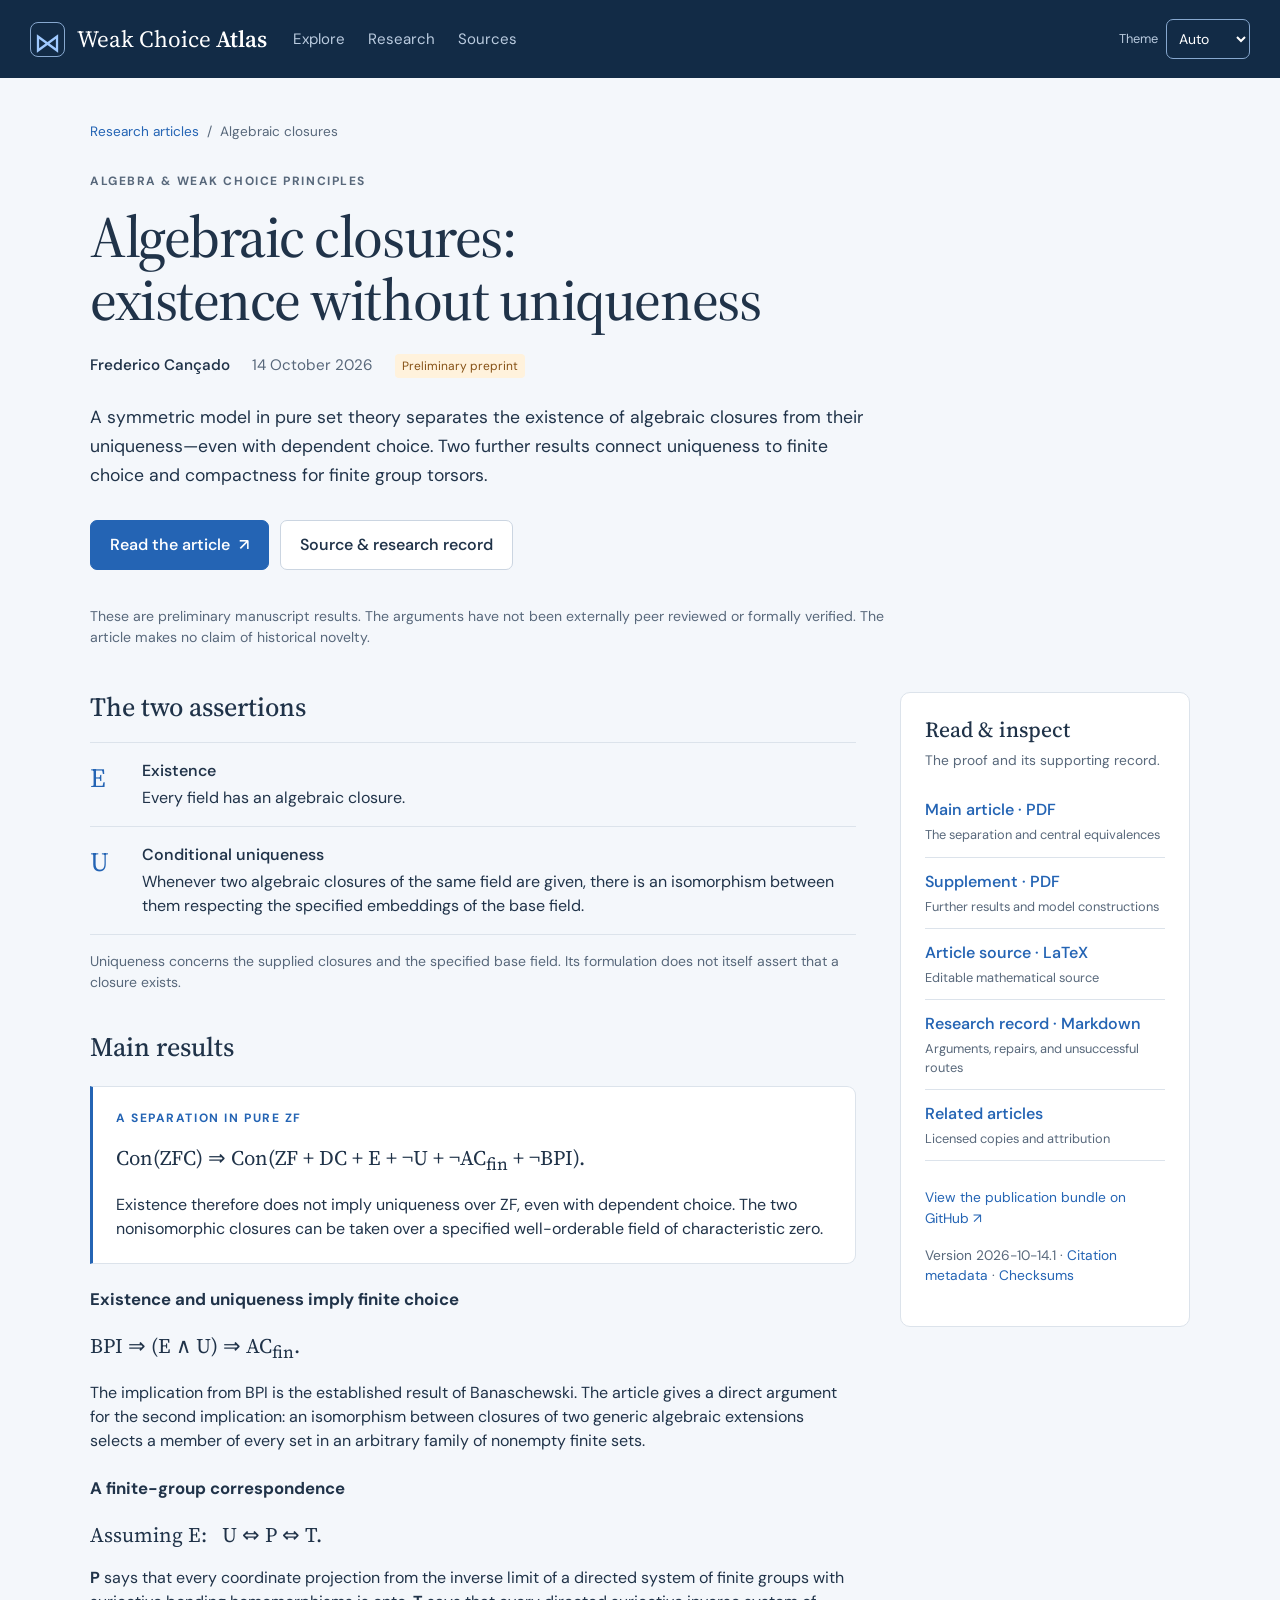
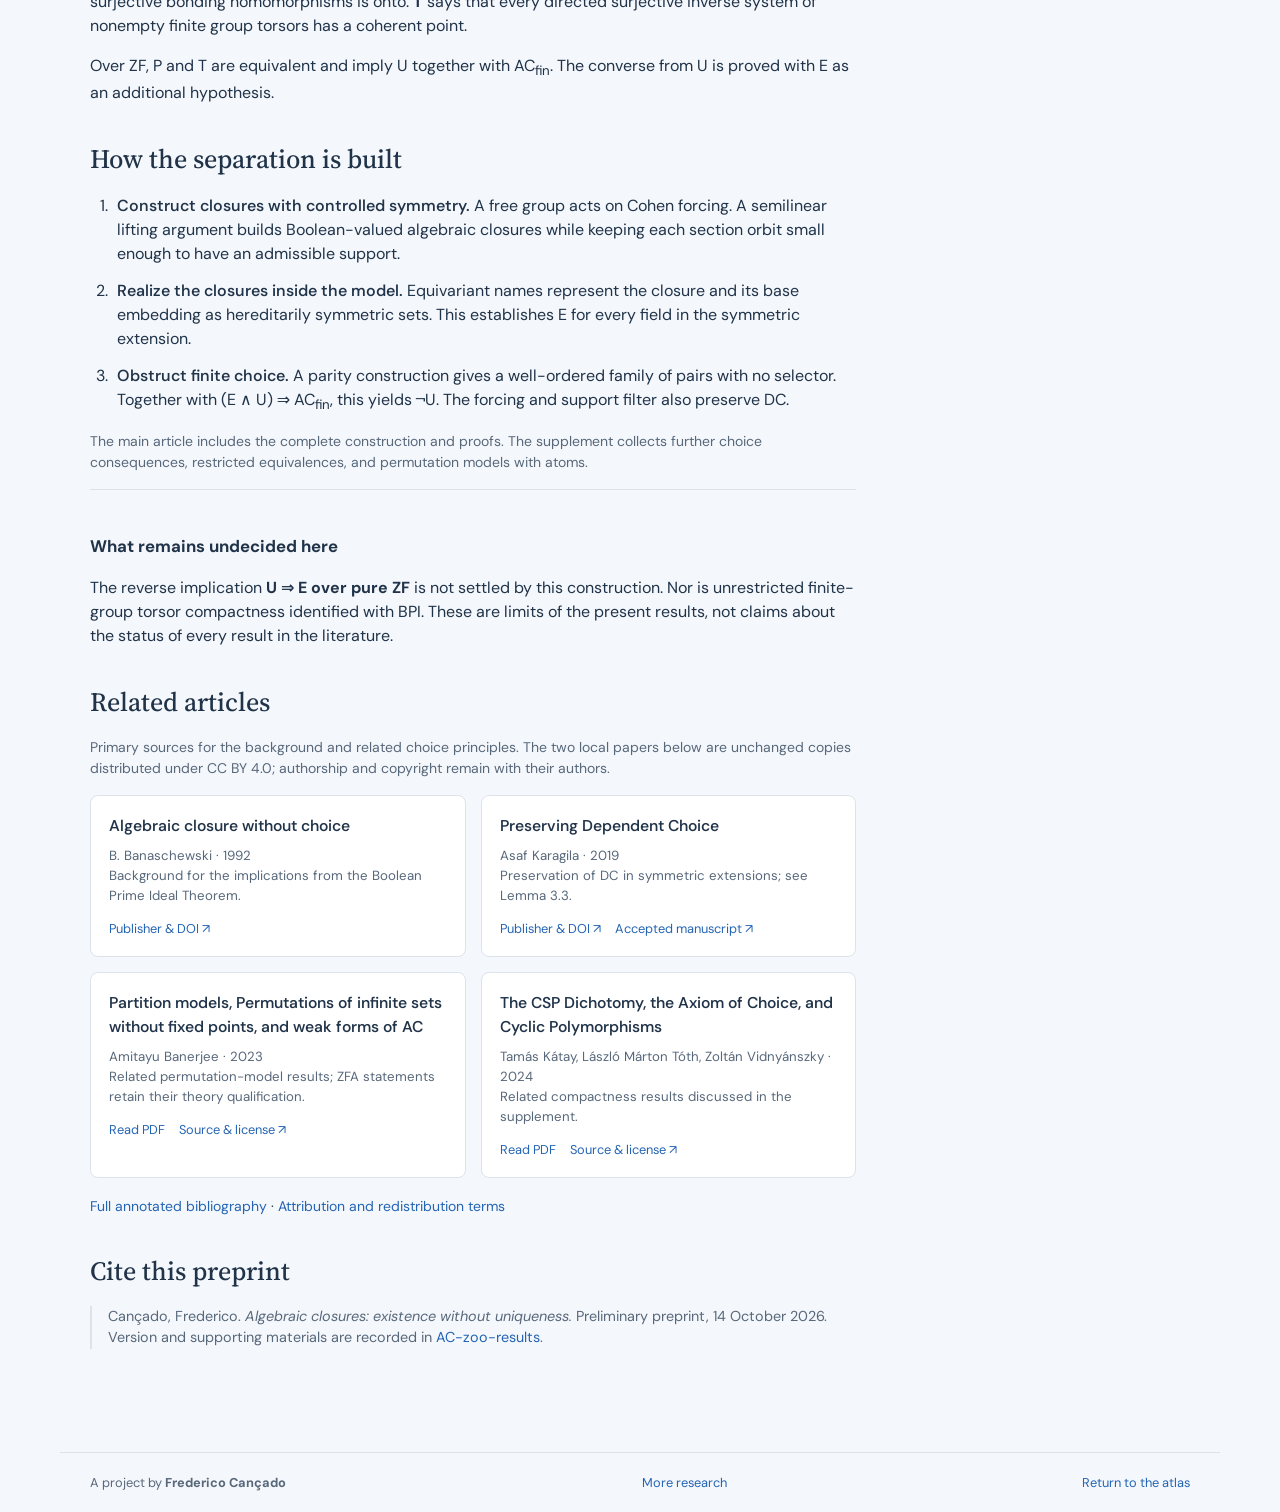
==== articles/algebraic-closures/index.html @ f14c8398 "Publish algebraic closure article and preliminary atlas results" ====
<!doctype html>
<html lang="en">
<head>
  <meta charset="utf-8">
  <meta name="viewport" content="width=device-width, initial-scale=1">
  <meta name="description" content="A preprint by Frederico Cançado on algebraic closures without choice: a pure-ZF model of existence without uniqueness, finite-choice consequences, and finite group torsors.">
  <meta name="author" content="Frederico Cançado">
  <meta name="theme-color" content="#122b46">
  <meta name="citation_title" content="Algebraic closures: existence without uniqueness">
  <meta name="citation_author" content="Cançado, Frederico">
  <meta name="citation_publication_date" content="2026/10/14">
  <meta name="citation_pdf_url" content="https://frederico-cancado.github.io/weak-choice-atlas/articles/algebraic-closures/algebraic_closures.pdf">
  <title>Algebraic closures: existence without uniqueness · Frederico Cançado</title>
  <script src="../../appearance.js?v=20261014-3"></script>
  <link rel="stylesheet" href="../../styles.css?v=20261014-3">
  <style>
    .article-shell { max-width: 1160px; margin: 0 auto; padding: 44px 30px 64px; }
    .article-trail { display: flex; flex-wrap: wrap; gap: 8px; color: var(--muted); font-size: .85rem; margin-bottom: 30px; }
    .article-hero { max-width: 890px; }
    .article-hero h1 { font-size: clamp(2.3rem, 5vw, 3.65rem); line-height: 1.08; letter-spacing: -.025em; margin: 15px 0 22px; max-width: 850px; }
    .article-byline { display: flex; align-items: center; flex-wrap: wrap; gap: 10px 22px; color: var(--muted); font-size: .95rem; }
    .article-byline strong { color: var(--ink); font-weight: 550; }
    .article-lead { font-size: 1.1rem; line-height: 1.65; margin: 25px 0 30px; max-width: 780px; }
    .article-actions { display: flex; flex-wrap: wrap; gap: 11px; margin-bottom: 36px; }
    .article-button { display: inline-flex; align-items: center; justify-content: center; gap: 9px; padding: 12px 19px; border: 1px solid var(--control-border); border-radius: 7px; color: var(--ink); background: var(--surface); font-weight: 550; }
    .article-button:hover { text-decoration: none; border-color: var(--blue); background: var(--hover); }
    .article-button.primary { background: var(--blue); color: var(--bg); border-color: var(--blue); }
    :root:not([data-theme='dark']) .article-button.primary { color: white; }
    .article-status { margin: 0; max-width: 810px; font-size: .88rem; color: var(--muted); }
    .article-grid { display: grid; grid-template-columns: minmax(0,1fr) 290px; gap: 44px; margin-top: 44px; align-items: start; }
    .article-body, .article-sidebar { min-width: 0; }
    .article-section { margin-bottom: 39px; }
    .article-section h2 { font-size: 1.65rem; margin-bottom: 18px; }
    .article-section h3 { margin-top: 23px; }
    .article-definitions { margin: 0; }
    .article-definition { display: grid; grid-template-columns: 38px minmax(0,1fr); gap: 14px; padding: 16px 0; border-bottom: 1px solid var(--line); }
    .article-definition:first-child { border-top: 1px solid var(--line); }
    .article-definition dt { font-family: 'Source Serif 4',Georgia,serif; font-size: 1.65rem; color: var(--blue); }
    .article-definition dd { margin: 0; }
    .article-definition dd strong { display: block; margin-bottom: 3px; font-weight: 550; }
    .article-theorem { background: var(--surface); border: 1px solid var(--line); border-left: 3px solid var(--blue); border-radius: 0 9px 9px 0; padding: 22px 23px; margin: 23px 0; }
    .article-theorem .eyebrow { color: var(--blue); }
    .article-formula { font-family: 'Source Serif 4',Georgia,serif; font-size: clamp(1.1rem,2.3vw,1.3rem); line-height: 1.65; margin: 14px 0; overflow-wrap: anywhere; }
    .formula-part { display: inline-block; }
    .article-theorem p:last-child { margin-bottom: 0; }
    .article-sidebar { background: var(--surface); border: 1px solid var(--line); border-radius: 10px; padding: 24px; }
    .article-sidebar h2 { font-size: 1.35rem; margin-bottom: 7px; }
    .download-list { list-style: none; padding: 0; margin: 16px 0 26px; }
    .download-list li { border-bottom: 1px solid var(--line); padding: 12px 0; }
    .download-list a { display: block; font-weight: 550; }
    .download-list small { display: block; color: var(--muted); margin-top: 3px; font-size: .8rem; }
    .article-sidebar p { font-size: .86rem; }
    .article-proof { padding-left: 22px; }
    .article-proof li { padding-left: 5px; margin: 13px 0; }
    .article-proof strong { font-weight: 550; }
    .article-open { border-top: 1px solid var(--line); padding-top: 21px; }
    .article-sources { display: grid; grid-template-columns: 1fr 1fr; gap: 15px; }
    .article-source { border: 1px solid var(--line); border-radius: 8px; padding: 18px; background: var(--surface); min-width: 0; }
    .article-source h3 { margin: 0 0 9px; font-size: .98rem; font-weight: 550; }
    .article-source p { font-size: .83rem; color: var(--muted); margin-bottom: 13px; }
    .article-source .source-links { display: flex; flex-wrap: wrap; gap: 7px 14px; font-size: .8rem; }
    .article-source-wide { grid-column: 1 / -1; }
    .article-citation { font-size: .9rem; border-left: 2px solid var(--line); padding-left: 16px; color: var(--muted); }
    .article-footer { max-width: 1160px; margin: 0 auto; }
    @media(max-width: 850px) { .article-grid { grid-template-columns: 1fr; gap: 0; } .article-sidebar { order: -1; margin-bottom: 35px; } .download-list { display: grid; grid-template-columns: 1fr 1fr; column-gap: 24px; } .article-shell { padding-top: 30px; } }
    @media(max-width: 540px) { .article-shell { padding: 25px 18px 40px; } .article-hero h1 { font-size: 2.35rem; } .article-sources, .download-list { grid-template-columns: 1fr; } .article-source-wide { grid-column: auto; } .article-grid { margin-top: 30px; } .article-theorem { padding: 19px 17px; } .article-actions .article-button { flex: 1 1 auto; } .article-header { min-height: 78px; padding: 12px 14px; } .article-header nav { display: none; } .article-trail { margin-bottom: 23px; } .article-footer { flex-wrap: wrap; gap: 12px; } }
  </style>
</head>
<body>
  <a class="skip" href="#main">Skip to article</a>
  <header class="site-header article-header">
    <a class="brand" href="../../#explore"><span class="brand-mark" aria-hidden="true">⋈</span><span>Weak Choice <strong>Atlas</strong></span></a>
    <nav aria-label="Main navigation"><a href="../../#explore">Explore</a><a href="../../#research">Research</a><a href="../../#sources">Sources</a></nav>
    <label class="theme-control"><span>Theme</span><select id="theme-select" aria-label="Color theme"><option value="auto">Auto</option><option value="light">Light</option><option value="dark">Dark</option></select></label>
  </header>
  <main id="main" class="article-shell" tabindex="-1">
    <div class="article-trail"><a href="../../#research">Research articles</a><span aria-hidden="true">/</span><span>Algebraic closures</span></div>
    <article>
      <header class="article-hero">
        <p class="eyebrow">Algebra &amp; weak choice principles</p>
        <h1>Algebraic closures:<br>existence without uniqueness</h1>
        <div class="article-byline"><strong>Frederico Cançado</strong><time datetime="2026-10-14">14 October 2026</time><span class="tag research">Preliminary preprint</span></div>
        <p class="article-lead">A symmetric model in pure set theory separates the existence of algebraic closures from their uniqueness—even with dependent choice. Two further results connect uniqueness to finite choice and compactness for finite group torsors.</p>
        <div class="article-actions"><a class="article-button primary" href="algebraic_closures.pdf">Read the article <span aria-hidden="true">↗</span></a><a class="article-button" href="https://github.com/frederico-cancado/AC-zoo-results/tree/b3cbadd1082e3c078ba61aba68b8beccbbbd8d45/articles/2026-10-14-algebraic-closures">Source &amp; research record</a></div>
        <p class="article-status">These are preliminary manuscript results. The arguments have not been externally peer reviewed or formally verified. The article makes no claim of historical novelty.</p>
      </header>
      <div class="article-grid">
        <div class="article-body">
          <section class="article-section" aria-labelledby="statements">
            <h2 id="statements">The two assertions</h2>
            <dl class="article-definitions">
              <div class="article-definition"><dt>E</dt><dd><strong>Existence</strong>Every field has an algebraic closure.</dd></div>
              <div class="article-definition"><dt>U</dt><dd><strong>Conditional uniqueness</strong>Whenever two algebraic closures of the same field are given, there is an isomorphism between them respecting the specified embeddings of the base field.</dd></div>
            </dl>
            <p class="small muted" style="margin-top:16px">Uniqueness concerns the supplied closures and the specified base field. Its formulation does not itself assert that a closure exists.</p>
          </section>
          <section class="article-section" aria-labelledby="results">
            <h2 id="results">Main results</h2>
            <div class="article-theorem">
              <p class="eyebrow">A separation in pure ZF</p>
              <div class="article-formula" aria-label="Consistency of ZFC implies consistency of ZF plus dependent choice plus E plus not U plus not finite choice plus not the Boolean Prime Ideal Theorem"><span class="formula-part">Con(ZFC) ⇒</span> <span>Con(ZF + DC + E + ¬U + ¬AC<sub>fin</sub> + ¬BPI).</span></div>
              <p>Existence therefore does not imply uniqueness over ZF, even with dependent choice. The two nonisomorphic closures can be taken over a specified well-orderable field of characteristic zero.</p>
            </div>
            <h3>Existence and uniqueness imply finite choice</h3>
            <p class="article-formula">BPI ⇒ (E ∧ U) ⇒ AC<sub>fin</sub>.</p>
            <p>The implication from BPI is the established result of Banaschewski. The article gives a direct argument for the second implication: an isomorphism between closures of two generic algebraic extensions selects a member of every set in an arbitrary family of nonempty finite sets.</p>
            <h3>A finite-group correspondence</h3>
            <p class="article-formula">Assuming E: &nbsp; U ⇔ P ⇔ T.</p>
            <p><strong>P</strong> says that every coordinate projection from the inverse limit of a directed system of finite groups with surjective bonding homomorphisms is onto. <strong>T</strong> says that every directed surjective inverse system of nonempty finite group torsors has a coherent point.</p>
            <p>Over ZF, P and T are equivalent and imply U together with AC<sub>fin</sub>. The converse from U is proved with E as an additional hypothesis.</p>
          </section>
          <section class="article-section" aria-labelledby="construction">
            <h2 id="construction">How the separation is built</h2>
            <ol class="article-proof">
              <li><strong>Construct closures with controlled symmetry.</strong> A free group acts on Cohen forcing. A semilinear lifting argument builds Boolean-valued algebraic closures while keeping each section orbit small enough to have an admissible support.</li>
              <li><strong>Realize the closures inside the model.</strong> Equivariant names represent the closure and its base embedding as hereditarily symmetric sets. This establishes E for every field in the symmetric extension.</li>
              <li><strong>Obstruct finite choice.</strong> A parity construction gives a well-ordered family of pairs with no selector. Together with (E ∧ U) ⇒ AC<sub>fin</sub>, this yields ¬U. The forcing and support filter also preserve DC.</li>
            </ol>
            <p class="small muted">The main article includes the complete construction and proofs. The supplement collects further choice consequences, restricted equivalences, and permutation models with atoms.</p>
            <div class="article-open"><h3>What remains undecided here</h3><p>The reverse implication <strong>U ⇒ E over pure ZF</strong> is not settled by this construction. Nor is unrestricted finite-group torsor compactness identified with BPI. These are limits of the present results, not claims about the status of every result in the literature.</p></div>
          </section>
          <section class="article-section" aria-labelledby="related">
            <h2 id="related">Related articles</h2>
            <p class="small muted">Primary sources for the background and related choice principles. The two local papers below are unchanged copies distributed under CC BY 4.0; authorship and copyright remain with their authors.</p>
            <div class="article-sources">
              <div class="article-source"><h3>Algebraic closure without choice</h3><p>B. Banaschewski · 1992<br>Background for the implications from the Boolean Prime Ideal Theorem.</p><div class="source-links"><a href="https://doi.org/10.1002/malq.19920380136">Publisher &amp; DOI ↗</a></div></div>
              <div class="article-source"><h3>Preserving Dependent Choice</h3><p>Asaf Karagila · 2019<br>Preservation of DC in symmetric extensions; see Lemma 3.3.</p><div class="source-links"><a href="https://doi.org/10.4064/ba8169-12-2018">Publisher &amp; DOI ↗</a><a href="https://ueaeprints.uea.ac.uk/69607/1/Accepted_Manuscript.pdf">Accepted manuscript ↗</a></div></div>
              <div class="article-source"><h3>Partition models, Permutations of infinite sets without fixed points, and weak forms of AC</h3><p>Amitayu Banerjee · 2023<br>Related permutation-model results; ZFA statements retain their theory qualification.</p><div class="source-links"><a href="related-articles/banerjee-2023-partition-models.pdf">Read PDF</a><a href="https://arxiv.org/abs/2109.05914v4">Source &amp; license ↗</a></div></div>
              <div class="article-source"><h3>The CSP Dichotomy, the Axiom of Choice, and Cyclic Polymorphisms</h3><p>Tamás Kátay, László Márton Tóth, Zoltán Vidnyánszky · 2024<br>Related compactness results discussed in the supplement.</p><div class="source-links"><a href="related-articles/katay-toth-vidnyanszky-2024-csp-dichotomy.pdf">Read PDF</a><a href="https://arxiv.org/abs/2310.00514v2">Source &amp; license ↗</a></div></div>
            </div>
            <p class="small" style="margin-top:18px"><a href="RELATED_ARTICLES.md">Full annotated bibliography</a> · <a href="related-articles/README.md">Attribution and redistribution terms</a></p>
          </section>
          <section class="article-section" aria-labelledby="citation"><h2 id="citation">Cite this preprint</h2><p class="article-citation">Cançado, Frederico. <cite>Algebraic closures: existence without uniqueness.</cite> Preliminary preprint, 14 October 2026. Version and supporting materials are recorded in <a href="https://github.com/frederico-cancado/AC-zoo-results/tree/b3cbadd1082e3c078ba61aba68b8beccbbbd8d45/articles/2026-10-14-algebraic-closures">AC-zoo-results</a>.</p></section>
        </div>
        <aside class="article-sidebar" aria-label="Article downloads">
          <h2>Read &amp; inspect</h2><p class="muted">The proof and its supporting record.</p>
          <ul class="download-list">
            <li><a href="algebraic_closures.pdf">Main article · PDF</a><small>The separation and central equivalences</small></li>
            <li><a href="algebraic_closures_supplement.pdf">Supplement · PDF</a><small>Further results and model constructions</small></li>
            <li><a href="algebraic_closures.tex" download>Article source · LaTeX</a><small>Editable mathematical source</small></li>
            <li><a href="research_log.md">Research record · Markdown</a><small>Arguments, repairs, and unsuccessful routes</small></li>
            <li><a href="RELATED_ARTICLES.md">Related articles</a><small>Licensed copies and attribution</small></li>
          </ul>
          <p><a href="https://github.com/frederico-cancado/AC-zoo-results/tree/b3cbadd1082e3c078ba61aba68b8beccbbbd8d45/articles/2026-10-14-algebraic-closures">View the publication bundle on GitHub ↗</a></p>
          <p class="muted">Version 2026-10-14.1 · <a href="CITATION.cff">Citation metadata</a> · <a href="SHA256SUMS">Checksums</a></p>
        </aside>
      </div>
    </article>
  </main>
  <footer class="article-footer"><span>A project by <strong>Frederico Cançado</strong></span><a href="../../#research">More research</a><a href="../../#explore">Return to the atlas</a></footer>
</body>
</html>
---- styles.css ----
@import url('https://fonts.googleapis.com/css2?family=DM+Sans:wght@400;450;500;550;600;650;700&family=Source+Serif+4:ital,wght@0,400;0,500;0,600;1,400&display=swap');

:root {
  color-scheme: light;
  --navy: #122b46;
  --ink: #203349;
  --muted: #58687b;
  --blue: #2464b4;
  --orange: #b64c13;
  --purple: #7352ad;
  --line: #dce3eb;
  --bg: #f4f7fb;
  --surface: #fff;
  --white: var(--surface);
  --surface-soft: #edf2f8;
  --softblue: #eaf2ff;
  --shadow: 0 8px 30px #142c4610;
  --hover: #f0f5fc;
  --control-border: #cbd5e1;
  --hover-border: #aebfd5;
  --focus: #508ce3;
  --header-text: #fff;
  --header-muted: #bacbdf;
  --header-link: #d9e8fa;
  --header-accent: #9fc9ff;
  --header-border: #87a8cf;
  --header-active: #8ab9fb;
  --count-bg: #e9eef5;
  --tag-text: #4d627b;
  --tag-bg: #edf2f7;
  --selected-border: #c7dcfb;
  --selected-text: #184e96;
  --segmented-bg: #e8edf5;
  --segmented-shadow: 0 1px 3px #142c461a;
  --subtle-line: #e6ecf3;
  --grid-dot: #d3deed;
  --node-bg: #fff;
  --node-border: #b9c9df;
  --node-text: #243c58;
  --node-hover: #f0f6ff;
  --node-focus: #174890;
  --joint-line: #8799ad;
  --definition-border: #6c96cc;
  --notice-bg: #edf3fb;
  --notice-border: #d3e1f3;
  --notice-text: #385677;
  --warm-bg: #fff5e6;
  --warm-border: #f3dbb5;
  --warm-text: #80531e;
  --research-bg: #fff2dc;
  --research-text: #855115;
  --theory-text: #245695;
  --truth-true: #256453;
  --truth-false: #a54a1a;
  font-family: 'DM Sans', system-ui, sans-serif;
  color: var(--ink);
  background: var(--bg);
  font-size: 16px;
  line-height: 1.5;
}

:root[data-theme='dark'] {
  color-scheme: dark;
  --navy: #101e30;
  --ink: #e0e8f2;
  --muted: #a6b6ca;
  --blue: #8bbcff;
  --orange: #ffad76;
  --purple: #c3a5ff;
  --line: #34465d;
  --bg: #111a27;
  --surface: #192638;
  --surface-soft: #243449;
  --softblue: #243f61;
  --shadow: 0 8px 30px #00000028;
  --hover: #293d56;
  --control-border: #486079;
  --hover-border: #7396bd;
  --focus: #9fc9ff;
  --header-text: #eff5ff;
  --header-muted: #b4c7df;
  --header-link: #d9e8fa;
  --header-accent: #acd0ff;
  --header-border: #6689b3;
  --header-active: #a9cfff;
  --count-bg: #293a50;
  --tag-text: #c5d4e7;
  --tag-bg: #2a3a50;
  --selected-border: #648fc4;
  --selected-text: #d4e7ff;
  --segmented-bg: #101c2d;
  --segmented-shadow: 0 1px 3px #00000050;
  --subtle-line: #30445b;
  --grid-dot: #334961;
  --node-bg: #20344c;
  --node-border: #718dae;
  --node-text: #e6effb;
  --node-hover: #2b496b;
  --node-focus: #c6dfff;
  --joint-line: #9aacc3;
  --definition-border: #80abe0;
  --notice-bg: #223851;
  --notice-border: #446284;
  --notice-text: #c5daf3;
  --warm-bg: #392e21;
  --warm-border: #76603f;
  --warm-text: #efd0a3;
  --research-bg: #463521;
  --research-text: #f3d09a;
  --theory-text: #c2dcff;
  --truth-true: #8cd7ba;
  --truth-false: #ffb488;
}

* { box-sizing: border-box; }
body { margin: 0; min-width: 280px; }
a { color: var(--blue); text-decoration: none; }
a:hover { text-decoration: underline; }
button, input, select { font: inherit; }
button, select { cursor: pointer; }
button { color: var(--ink); border: 1px solid var(--line); background: var(--surface); border-radius: 7px; padding: 8px 12px; }
button:hover { background: var(--hover); border-color: var(--hover-border); }
button:disabled { opacity: .45; cursor: default; }
input, select { min-height: 40px; border: 1px solid var(--control-border); background: var(--surface); border-radius: 7px; color: var(--ink); padding: 8px 11px; max-width: 100%; }
input::placeholder { color: var(--muted); opacity: 1; }
input[type=checkbox] { min-height: auto; width: 17px; height: 17px; flex-shrink: 0; accent-color: var(--blue); }
:focus-visible { outline: 3px solid var(--focus); outline-offset: 3px; }
h1, h2, h3, p { margin-top: 0; }
h1, h2 { font-family: 'Source Serif 4', Georgia, serif; line-height: 1.2; font-weight: 500; }
h1 { font-size: 2rem; margin-bottom: 8px; }
h2 { font-size: 1.5rem; }
h3 { font-size: 1.05rem; }
p { margin-bottom: 1rem; }
.muted { color: var(--muted); }
.small { font-size: .875rem; }
.eyebrow { font-size: .75rem; letter-spacing: .13em; font-weight: 700; text-transform: uppercase; color: var(--muted); margin: 0 0 8px; }
.skip { position: absolute; top: -80px; background: var(--surface); padding: 12px; z-index: 20; }
.skip:focus { top: 5px; }
.site-header { display: flex; align-items: center; gap: 26px; padding: 0 30px; min-height: 78px; background: var(--navy); color: var(--header-text); }
.brand { display: flex; align-items: center; gap: 12px; color: var(--header-text); font-family: 'Source Serif 4', Georgia, serif; font-size: 1.45rem; white-space: nowrap; }
.brand strong { font-weight: 600; }
.brand-mark { width: 35px; height: 35px; flex-shrink: 0; border: 1px solid var(--header-border); border-radius: 8px; display: grid; place-items: center; color: var(--header-accent); font-size: 27px; }
.brand:hover { text-decoration: none; }
nav { display: flex; gap: 23px; align-self: stretch; }
nav a { color: var(--header-muted); display: flex; align-items: center; border-bottom: 3px solid transparent; padding-top: 3px; font-size: .94rem; }
nav a.active { color: var(--header-text); border-color: var(--header-active); }
nav a:hover { color: var(--header-text); text-decoration: none; }
.research-link { margin-left: auto; color: var(--header-link); font-size: .875rem; white-space: nowrap; }
.theme-control { display: flex; align-items: center; gap: 8px; margin-left: auto; color: var(--header-muted); font-size: .8rem; white-space: nowrap; }
.research-link + .theme-control { margin-left: 0; }
#theme-select { min-width: 84px; min-height: 40px; font-size: .875rem; background: var(--navy); border-color: var(--header-border); color: var(--header-text); padding: 7px 8px; }
#theme-select option { color: var(--ink); background: var(--surface); }
main { min-height: calc(100vh - 145px); }
footer { display: flex; gap: 30px; justify-content: space-between; padding: 20px 30px; color: var(--muted); font-size: .8rem; border-top: 1px solid var(--line); }
.loading { padding: 80px 24px; text-align: center; }
.page-heading { display: flex; align-items: center; justify-content: space-between; gap: 20px; padding: 26px 30px 21px; }
.page-heading p { margin: 0; color: var(--muted); }
.page-heading h1 { font-size: 1.85rem; }
.count { display: inline-flex; align-items: center; padding: 4px 8px; font-size: .75rem; font-weight: 650; background: var(--count-bg); color: var(--tag-text); border-radius: 5px; white-space: nowrap; }
.explore-layout { display: grid; grid-template-columns: 245px minmax(370px, 1fr) 330px; border-top: 1px solid var(--line); min-height: 740px; }
.explore-layout > * { min-width: 0; }
.mobile-explore-tabs { display: none; }
.catalog-sidebar { background: var(--surface); border-right: 1px solid var(--line); padding: 20px 16px; }
.search-wrap { position: relative; }
.search-wrap input { width: 100%; padding-left: 32px; font-size: .9rem; }
.search-icon { position: absolute; left: 11px; top: 9px; color: var(--muted); }
.catalog-sidebar select { width: 100%; font-size: .875rem; margin-top: 10px; }
.list-caption { display: flex; align-items: center; justify-content: space-between; margin: 20px 0 9px; font-size: .75rem; color: var(--muted); letter-spacing: .04em; text-transform: uppercase; }
.catalog-list { display: flex; flex-direction: column; gap: 3px; max-height: 630px; overflow: auto; margin: 0 -6px; padding: 0 6px 8px; }
.principle-link { text-align: left; width: 100%; background: transparent; border: 1px solid transparent; padding: 10px 9px; border-radius: 7px; line-height: 1.35; }
.principle-link strong { display: block; font-size: .88rem; font-weight: 550; }
.principle-link span { font-size: .75rem; color: var(--muted); display: block; margin-top: 3px; }
.principle-link.selected { background: var(--softblue); border-color: var(--selected-border); color: var(--selected-text); }
.workspace { min-width: 0; padding: 20px; }
.toolbar { display: flex; justify-content: space-between; gap: 10px; align-items: center; margin-bottom: 14px; flex-wrap: wrap; }
.toolbar-group { display: flex; align-items: center; gap: 10px; flex-wrap: wrap; }
.toolbar label { font-size: .875rem; color: var(--muted); display: flex; gap: 8px; align-items: center; }
.segmented { display: flex; background: var(--segmented-bg); padding: 3px; border-radius: 8px; }
.segmented button { border: 0; background: none; font-size: .875rem; padding: 6px 12px; }
.segmented button.active { background: var(--surface); box-shadow: var(--segmented-shadow); }
.graph-box { position: relative; background: var(--surface); border: 1px solid var(--line); border-radius: 10px; overflow: hidden; box-shadow: var(--shadow); }
.graph-topline { display: flex; justify-content: space-between; gap: 12px; padding: 16px 18px; border-bottom: 1px solid var(--subtle-line); align-items: center; }
.graph-topline strong { font-size: .94rem; font-weight: 600; }
.graph-topline span { color: var(--muted); font-size: .8rem; }
.graph-canvas { height: 580px; background-image: radial-gradient(var(--grid-dot) 1px, transparent 1px); background-size: 22px 22px; overflow: hidden; }
.graph-canvas svg { width: 100%; height: 100%; touch-action: none; display: block; cursor: grab; }
.graph-canvas svg:active { cursor: grabbing; }
.graph-node rect { fill: var(--node-bg); stroke: var(--node-border); stroke-width: 1.5; }
.graph-node text { fill: var(--node-text); font: 500 16px 'DM Sans', sans-serif; pointer-events: none; }
.graph-node { cursor: pointer; }
.graph-node.selected rect { fill: var(--softblue); stroke: var(--blue); stroke-width: 2.5; }
.graph-node:hover rect { stroke: var(--blue); fill: var(--node-hover); }
.graph-node:focus-visible { outline: none; }
.graph-node:focus-visible rect { stroke: var(--node-focus); stroke-width: 4; }
.graph-node .node-sub { font-size: 11px; fill: var(--muted); }
.graph-edge { cursor: pointer; }
.edge-halo { fill: none; stroke: var(--surface); stroke-width: 7; pointer-events: none; vector-effect: non-scaling-stroke; }
.edge-line { fill: none; stroke: var(--blue); stroke-width: 2; pointer-events: none; vector-effect: non-scaling-stroke; }
.edge-line.nonimplication { stroke: var(--orange); stroke-width: 3.5; stroke-dasharray: 9 6; stroke-linecap: round; }
.countermodel-edge .edge-halo { stroke-width: 8.5; }
.edge-line.equivalence { stroke: var(--purple); }
.edge-hit { fill: none; stroke: transparent; stroke-width: 25; cursor: pointer; vector-effect: non-scaling-stroke; }
.graph-edge:focus-visible { outline: none; }
.edge-badge { cursor: pointer; }
.edge-badge .badge-hit { fill: transparent; }
.edge-badge .badge-face { fill: var(--surface); stroke: var(--orange); stroke-width: 2; vector-effect: non-scaling-stroke; }
.edge-badge text { fill: var(--orange); font: 700 23px system-ui, sans-serif; pointer-events: none; }
.edge-emphasis .graph-edge:not(.emphasized), .edge-emphasis .edge-badge:not(.emphasized) { opacity: .2; }
.graph-edge.emphasized .edge-line, .graph-edge:focus-visible .edge-line { stroke-width: 4; }
.countermodel-edge.emphasized .edge-line { stroke-width: 5; }
.edge-badge.emphasized .badge-face { stroke-width: 3.5; fill: var(--warm-bg); }
.edge-badge.emphasized text { fill: var(--warm-text); }
.graph-joint rect { fill: var(--node-bg); stroke: var(--node-border); }
.graph-joint text { fill: var(--muted); }
.graph-joint-line { stroke: var(--joint-line); }
.graph-controls { position: absolute; bottom: 57px; right: 15px; display: flex; background: var(--surface); border-radius: 7px; box-shadow: var(--shadow); }
.graph-controls button { border-radius: 0; padding: 5px 12px; }
.graph-controls button:first-child { border-radius: 7px 0 0 7px; }
.graph-controls button:last-child { border-radius: 0 7px 7px 0; }
.graph-controls[hidden] { display: none; }
.legend { display: flex; flex-wrap: wrap; gap: 16px; padding: 12px 17px; border-top: 1px solid var(--subtle-line); font-size: .75rem; color: var(--muted); }
.legend span { display: flex; gap: 7px; align-items: center; }
.legend i { width: 23px; height: 0; border-top: 2px solid var(--blue); }
.legend .nonimp { border-color: var(--orange); border-top-width: 3px; border-top-style: dashed; }
.legend .equiv { border-color: var(--purple); }
.graph-note { font-size: .8rem; color: var(--muted); margin: 12px 0; }
.detail-panel { background: var(--surface); padding: 24px 22px; border-left: 1px solid var(--line); overflow-wrap: anywhere; max-height: 1250px; overflow-y: auto; }
.detail-panel h2 { margin: 12px 0; }
.definition { font-family: 'Source Serif 4', Georgia, serif; font-size: 1.15rem; line-height: 1.65; border-left: 3px solid var(--definition-border); padding: 4px 0 4px 15px; margin: 18px 0 22px; overflow-wrap: anywhere; }
.tag-row { display: flex; gap: 6px; flex-wrap: wrap; }
.tag { display: inline-block; padding: 3px 7px; font-size: .75rem; color: var(--tag-text); background: var(--tag-bg); border-radius: 4px; }
.tag.research { color: var(--research-text); background: var(--research-bg); }
.tag.theory { color: var(--theory-text); background: var(--softblue); }
.detail-section { border-top: 1px solid var(--line); padding-top: 18px; margin-top: 21px; }
.detail-section h3 { font-size: .75rem; text-transform: uppercase; letter-spacing: .1em; color: var(--muted); margin-bottom: 12px; }
.source-item { font-size: .875rem; line-height: 1.55; margin-bottom: 14px; overflow-wrap: anywhere; }
.source-item a { display: inline-block; max-width: 100%; }
.source-item small { display: block; color: var(--muted); margin-top: 3px; }
.empty { padding: 40px 22px; text-align: center; color: var(--muted); }
.content-page { max-width: 1280px; margin: 0 auto; padding: 30px; }
.content-page.narrow { max-width: 900px; }
.cards { display: grid; grid-template-columns: repeat(3, minmax(0, 1fr)); gap: 16px; }
.card { min-width: 0; background: var(--surface); border: 1px solid var(--line); border-radius: 10px; padding: 22px; overflow-wrap: anywhere; }
.card h2 { font-size: 1.3rem; }
.card p { color: var(--muted); font-size: .925rem; }
.card .definition { font-size: 1rem; color: var(--ink); }
.content-toolbar { display: flex; gap: 12px; margin: 24px 0; flex-wrap: wrap; }
.content-toolbar input { flex: 1; min-width: 200px; }
.results-heading { display: flex; justify-content: space-between; align-items: center; gap: 12px; margin: 18px 0; }
.notice { padding: 13px 16px; background: var(--notice-bg); border: 1px solid var(--notice-border); border-radius: 7px; color: var(--notice-text); font-size: .875rem; overflow-wrap: anywhere; }
.notice.warm { background: var(--warm-bg); border-color: var(--warm-border); color: var(--warm-text); }
.relation-button { width: 100%; text-align: left; display: block; margin-bottom: 7px; padding: 11px; font-size: .875rem; overflow-wrap: anywhere; }
.relation-button small { display: block; color: var(--muted); margin-top: 4px; font-size: .75rem; }
.relation-symbol { color: var(--blue); padding: 0 6px; font-weight: 700; }
.relation-symbol.nonimplication { color: var(--orange); }
.relation-symbol.equivalence { color: var(--purple); }
.inline-button { padding: 0; border: 0; background: none; color: var(--blue); text-align: left; }
.inline-button:hover { background: none; text-decoration: underline; }
.compare-panel { background: var(--surface); border: 1px solid var(--line); border-radius: 10px; margin-top: 18px; padding: 18px; }
.compare-panel h2 { font-size: 1.2rem; margin: 0 0 12px; }
.compare-inputs { display: grid; grid-template-columns: 1fr 26px 1fr auto; align-items: center; gap: 8px; }
.compare-inputs select { min-width: 0; font-size: .875rem; width: 100%; }
.compare-result { padding-top: 15px; font-size: .875rem; overflow-wrap: anywhere; }
.comparison-direction { border-top: 1px solid var(--line); padding-top: 12px; margin-top: 12px; }
.proof-chain { display: flex; gap: 8px; align-items: center; flex-wrap: wrap; margin: 10px 0; }
.proof-chain button { font-size: .8rem; }
.table-wrap { max-width: 100%; overflow: auto; }
table { border-collapse: collapse; width: 100%; font-size: .9rem; }
th, td { text-align: left; padding: 12px 14px; border-bottom: 1px solid var(--line); vertical-align: top; overflow-wrap: anywhere; }
th { font-weight: 600; background: var(--surface-soft); }
.truth-true { color: var(--truth-true); }
.truth-false { color: var(--truth-false); }
.model-card { margin-bottom: 18px; }
.link-row { display: flex; gap: 18px; flex-wrap: wrap; margin-top: 18px; }
.prose { font-size: 1rem; line-height: 1.8; overflow-wrap: anywhere; }
.prose h2 { margin-top: 30px; }
.prose li { margin: 7px 0; }
.graph-list { max-height: 580px; overflow: auto; padding: 15px; }
.filter-check { display: flex; align-items: center; gap: 7px; font-size: .875rem; }
.source-grid { display: grid; grid-template-columns: repeat(2, minmax(0, 1fr)); gap: 15px; }
.back-link { display: inline-block; margin-bottom: 18px; font-size: .875rem; }
.consequence { margin: 12px 0; font-size: .875rem; }
summary { cursor: pointer; }
details[open] > summary { margin-bottom: 12px; }
.relation-heading { overflow-wrap: anywhere; }

.ac-group-tabs { display: flex; flex-wrap: wrap; gap: 8px; margin: 18px 0 24px; }
.ac-group-tab { display: inline-flex; align-items: center; justify-content: center; gap: 9px; min-height: 44px; padding: 10px 14px; text-align: left; }
.ac-group-tab.active { background: var(--softblue); color: var(--selected-text); border-color: var(--selected-border); font-weight: 650; }
.ac-group-tab small { border-radius: 5px; padding: 1px 6px; background: var(--count-bg); color: var(--tag-text); font-size: .75rem; }
.ac-group-section { margin: 28px 0 36px; }
.ac-group-section > header { display: flex; align-items: baseline; justify-content: space-between; flex-wrap: wrap; gap: 8px 18px; margin: 0 0 16px; }
.ac-group-section > header h2 { margin: 0; }
.ac-group-section > header p { margin: 5px 0 0; max-width: 760px; font-size: .9rem; color: var(--muted); }
.classification-badge { display: inline-flex; align-items: center; gap: 5px; max-width: 100%; border-radius: 5px; padding: 4px 8px; font-size: .75rem; font-weight: 600; line-height: 1.4; }
.classification-badge.equivalent { background: var(--softblue); color: var(--selected-text); }
.classification-badge.weaker { background: var(--tag-bg); color: var(--truth-true); }
.classification-badge.unresolved { background: var(--warm-bg); color: var(--warm-text); }
.classification-note { margin: 10px 0 16px; font-size: .85rem; color: var(--muted); line-height: 1.55; }
.catalog-group-heading { display: flex; align-items: baseline; justify-content: space-between; gap: 8px; margin: 20px 3px 8px; font-size: .75rem; font-weight: 650; color: var(--muted); line-height: 1.4; }
.catalog-group-heading:first-child { margin-top: 6px; }
.catalog-group-count { flex-shrink: 0; border-radius: 4px; padding: 1px 6px; background: var(--count-bg); color: var(--tag-text); font-size: .7rem; }
.equivalence-summary { padding: 22px; border: 1px solid var(--selected-border); background: var(--surface); border-radius: 9px; }
.equivalence-summary h2 { margin-bottom: 12px; }
.equivalence-summary p:last-child { margin-bottom: 0; }
.graph-exclusion-note { margin: 12px 0; padding: 12px 14px; color: var(--notice-text); background: var(--notice-bg); border: 1px solid var(--notice-border); border-radius: 7px; font-size: .875rem; line-height: 1.55; }


@media (min-width: 1600px) {
  .explore-layout { grid-template-columns: 280px minmax(500px, 1fr) 370px; }
  .catalog-list { max-height: 710px; }
  .detail-panel { padding: 28px; }
  .workspace { padding: 24px; }
}

@media (max-width: 1190px) {
  .site-header { gap: 20px; padding: 0 22px; }
  nav { gap: 18px; }
  .research-link { display: none; }
  .research-link + .theme-control { margin-left: auto; }
  .explore-layout { grid-template-columns: 220px minmax(0, 1fr); }
  .detail-panel { grid-column: 2; border-top: 1px solid var(--line); border-left: 0; }
  .catalog-sidebar { grid-row: 1 / 3; }
  .catalog-list { max-height: 1050px; }
  .cards { grid-template-columns: repeat(2, minmax(0, 1fr)); }
}

@media (min-width: 741px) and (max-width: 980px) {
  .site-header { flex-wrap: wrap; padding-top: 15px; gap: 4px 20px; }
  nav { order: 3; width: 100%; min-height: 48px; }
  .theme-control { margin-left: auto; }
}

@media (max-width: 740px) {
  button, input:not([type=checkbox]), select { min-height: 44px; }
  input, select { font-size: 16px; }
  .site-header { display: grid; grid-template-columns: minmax(0, 1fr) auto; min-height: 112px; padding: 12px 14px 0; gap: 8px 10px; }
  .brand { gap: 8px; font-size: clamp(1rem, 4.3vw, 1.25rem); }
  .brand-mark { width: 30px; height: 30px; font-size: 24px; }
  .theme-control, .research-link + .theme-control { margin-left: 0; }
  .theme-control > span { display: none; }
  #theme-select { min-width: 76px; min-height: 44px; padding: 7px 5px; font-size: 16px; }
  nav { order: 3; grid-column: 1 / -1; display: flex; justify-content: space-between; gap: 10px; width: 100%; min-height: 44px; overflow-x: auto; }
  nav a { flex-shrink: 0; font-size: .825rem; white-space: nowrap; min-height: 44px; }
  .page-heading { padding: 20px 16px 18px; align-items: flex-start; }
  .page-heading h1 { font-size: 1.55rem; }
  .page-heading p { font-size: .875rem; }
  .page-heading .eyebrow { font-size: .7rem; }
  .page-heading .count { display: none; }
  .mobile-explore-tabs { display: grid; grid-template-columns: repeat(3, minmax(0, 1fr)); gap: 5px; padding: 8px 12px; background: var(--bg); border-top: 1px solid var(--line); border-bottom: 1px solid var(--line); position: sticky; top: 0; z-index: 8; }
  .mobile-explore-tabs button { min-height: 44px; padding: 9px 6px; font-size: .875rem; border-color: transparent; background: transparent; color: var(--muted); }
  .mobile-explore-tabs button:is(.active, [aria-selected='true'], [aria-pressed='true']) { background: var(--surface); border-color: var(--selected-border); color: var(--selected-text); font-weight: 650; box-shadow: var(--segmented-shadow); }
  .explore-layout { display: block; min-height: 0; border-top: 0; }
  .explore-layout > * { scroll-margin-top: 76px; }
  .explore-layout > .catalog-sidebar, .explore-layout > .workspace, .explore-layout > .detail-panel { display: none; }
  .explore-layout:not([data-mobile-panel]) > .workspace,
  .explore-layout[data-mobile-panel='graph'] > .workspace,
  .explore-layout[data-mobile-panel='catalog'] > .catalog-sidebar,
  .explore-layout[data-mobile-panel='detail'] > .detail-panel { display: block; }
  .workspace { padding: 16px 12px; }
  .catalog-sidebar { border-right: 0; border-top: 0; padding: 18px 16px; }
  .catalog-sidebar select, .search-wrap input { font-size: 16px; }
  .catalog-list { max-height: none; padding-bottom: 16px; }
  .principle-link { min-height: 58px; padding: 12px 10px; }
  .principle-link strong { font-size: .95rem; }
  .detail-panel { border: 0; padding: 22px 18px; max-height: none; overflow-y: visible; }
  .detail-panel h2 { font-size: 1.6rem; }
  .detail-panel .inline-button, .link-row a, .back-link { min-height: 44px; display: inline-flex; align-items: center; }
  .graph-canvas { height: 450px; height: min(62svh, 480px); min-height: 320px; }
  .graph-topline { padding: 12px; flex-wrap: wrap; gap: 3px 10px; }
  .graph-topline strong { font-size: .875rem; }
  .graph-topline span { font-size: .75rem; }
  .graph-controls { position: static; width: max-content; max-width: 100%; margin: 10px auto; box-shadow: none; }
  .graph-controls button { min-width: 48px; min-height: 44px; padding: 7px 14px; }
  .graph-list { max-height: none; padding: 12px; }
  .toolbar { gap: 10px; }
  .toolbar-group { gap: 8px; }
  .toolbar-group > .small { display: none; }
  .toolbar > select { flex: 1; min-width: 0; width: auto; }
  #graph-mode { width: auto; flex-shrink: 0; }
  .filter-check { min-height: 44px; }
  .legend { gap: 9px 14px; padding: 12px; font-size: .72rem; }
  .legend i { width: 21px; }
  .content-page { padding: 24px 16px; }
  .cards, .source-grid { grid-template-columns: 1fr; }
  .card { padding: 19px 16px; }
  .compare-panel { padding: 16px 13px; }
  .compare-inputs { grid-template-columns: minmax(0, 1fr) 20px minmax(0, 1fr); }
  .compare-inputs > button { grid-column: 1 / -1; }
  .compare-inputs select { font-size: 16px; padding: 8px 6px; }
  .content-toolbar { flex-direction: column; }
  .content-toolbar input { min-width: 0; }
  .content-toolbar select { width: 100%; }
  .results-heading { align-items: flex-start; font-size: .8rem; }
  .ac-group-tabs { gap: 7px; margin: 16px 0 22px; }
  .ac-group-tab { width: 100%; justify-content: space-between; padding: 11px 13px; }
  .ac-group-section { margin: 24px 0 30px; }
  .ac-group-section > header { align-items: flex-start; }
  .ac-group-section > header h2 { font-size: 1.35rem; }
  .classification-badge { font-size: .75rem; }
  .equivalence-summary { padding: 18px 15px; }
  .graph-exclusion-note { padding: 12px; }
  .edge-hit { stroke-width: 29; }
  .notice { padding: 12px; }
  .notice .inline-button { min-height: 44px; }
  th, td { padding: 11px 9px; }
  summary { min-height: 44px; padding-top: 8px; padding-bottom: 8px; }
  footer { flex-wrap: wrap; gap: 8px 18px; padding: 18px 16px; }
  footer span:nth-child(2) { display: none; }
  footer a { min-height: 44px; display: inline-flex; align-items: center; }
}

@media (prefers-reduced-motion: reduce) {
  *, *::before, *::after { scroll-behavior: auto !important; transition: none !important; animation: none !important; }
}
/* Keep the relationship filter readable on narrow screens. */
@media(max-width:740px){
 .workspace .toolbar #view{flex-basis:100%;width:100%}
 .workspace .toolbar #edge-kind{flex:1 1 0;min-width:0}
 .workspace .toolbar #graph-mode{flex:0 0 auto}
}

/* Complete axiom profiles retain mathematical evidence outside the graph. */
.relationship-overview { margin: 26px 0; min-width: 0; }
.profile-heading { display: flex; align-items: baseline; justify-content: space-between; gap: 10px; flex-wrap: wrap; }
.profile-heading h3 { margin: 0; }
.profile-heading a { font-size: .82rem; }
.profile-search-label { display: grid; gap: 7px; font-size: .82rem; color: var(--muted); }
.profile-search { width: 100%; min-width: 0; }
.profile-search-count:empty { display: none; }
.profile-groups { margin-top: 15px; }
.profile-group { border: 1px solid var(--line); border-radius: 8px; margin: 10px 0; padding: 0 12px; background: var(--surface); }
.profile-group > summary { padding: 12px 0; font-weight: 650; cursor: pointer; }
.profile-group > summary .count { margin-left: 8px; font-size: .7rem; }
.profile-group > p { margin: 0 0 12px; }
.profile-members { min-width: 0; padding-bottom: 10px; }
.profile-pair { border-top: 1px solid var(--line); padding: 7px 0; }
.profile-pair > summary { cursor: pointer; overflow-wrap: anywhere; }
.profile-pair > summary > span { display: block; font-size: .75rem; color: var(--muted); margin: 5px 0; }
.profile-pair > summary > small { display: flex; flex-wrap: wrap; gap: 4px 8px; margin-top: 6px; }
.direction-status { font-size: .7rem; line-height: 1.5; }
.direction-status.proved { color: var(--blue); }
.direction-status.refuted { color: var(--orange); }
.direction-status.unrecorded { color: var(--muted); }
.profile-pair-evidence { padding: 8px 0; min-width: 0; }
.profile-class { border-top: 1px solid var(--line); padding: 9px 0; }
.profile-class > summary { cursor: pointer; min-height: 44px; overflow-wrap: anywhere; }
.profile-class > summary > span { display: block; font-size: .75rem; color: var(--muted); margin: 5px 0; }
.profile-class > summary > small { display: flex; flex-wrap: wrap; gap: 4px 8px; margin-top: 6px; }
.profile-class-members { margin: 10px 0 0 7px; padding-left: 10px; border-left: 2px solid var(--line); }
.graph-zone-label { fill: var(--muted); font: 600 14px 'DM Sans', sans-serif; letter-spacing: .04em; }
.graph-node.comparison-incomparable rect { stroke: var(--orange); }
.graph-node.comparison-unknown rect { stroke-dasharray: 4 3; }
.graph-node.comparison-equivalent rect { stroke: var(--purple); }
.category-note { overflow-wrap: anywhere; }
.category-note li { margin: 8px 0; }
select:disabled { opacity: .65; }
.profile-pair-evidence .comparison-direction { margin: 12px 0; }
.profile-page { max-width: 1050px; }
.full-profile .profile-members { max-height: 620px; overflow-y: auto; padding-right: 8px; }
.compact-profile .profile-members { max-height: 460px; overflow-y: auto; padding-right: 6px; }
.profile-controls { margin-top: 22px; flex-wrap: wrap; }
[hidden] { display: none !important; }
@media(max-width:740px){
 .profile-heading a { min-height: 44px; display: inline-flex; align-items: center; }
 .profile-pair > summary { min-height: 44px; }
 .profile-group { padding: 0 10px; }
 .profile-members, .full-profile .profile-members, .compact-profile .profile-members { max-height: none; overflow-y: visible; padding-right: 0; }
 .profile-controls { gap: 8px 12px; }
}

/* Keep follow-up results visible beside the original model facts. */
.model-followups > tr > th { padding-top: 20px; color: var(--ink); background: var(--notice-bg); }
.model-row-credit { display: flex; flex-direction: column; align-items: flex-start; gap: 6px; margin-top: 8px; color: var(--muted); font-size: .75rem; line-height: 1.5; overflow-wrap: anywhere; }
.model-row-credit .tag { font-size: .7rem; }
.model-row-credit a { display: inline-block; }
.model-followup-evidence { margin-top: 20px; }
.model-followup-evidence > summary { cursor: pointer; font-weight: 600; margin-bottom: 14px; }
@media(max-width:740px){ .model-row-credit a { min-height: 44px; display: inline-flex; align-items: center; } }

/* Distinct construction recipes for permutation models. */
.model-guide { margin: 0 0 28px; padding: 24px; border-left: 4px solid var(--blue); background: var(--softblue); border-radius: 0 12px 12px 0; }
.model-guide h2 { margin-top: 5px; }
.model-guide details { border-top: 1px solid var(--line); padding-top: 14px; margin-top: 18px; }
.model-guide summary { min-height: 32px; font-weight: 600; }
.permutation-construction { margin: 24px 0; border: 1px solid var(--line); border-radius: 12px; background: var(--surface-soft); overflow: hidden; }
.construction-heading { padding: 20px 20px 16px; display: flex; flex-wrap: wrap; align-items: center; gap: 8px 14px; }
.construction-heading .eyebrow { width: 100%; margin: 0; }
.construction-heading h3 { margin: 0; font-family: 'Source Serif 4', Georgia, serif; font-size: 1.4rem; }
.construction-grid { margin: 0; display: grid; grid-template-columns: repeat(3,minmax(0,1fr)); border-block: 1px solid var(--line); background: var(--surface); }
.construction-part { min-width: 0; padding: 18px; }
.construction-part + .construction-part { border-left: 1px solid var(--line); }
.construction-part dt { display: flex; align-items: center; gap: 10px; font-size: .88rem; font-weight: 650; }
.construction-symbol { display: inline-grid; place-items: center; width: 36px; height: 36px; flex-shrink: 0; border-radius: 8px; color: var(--blue); background: var(--softblue); font-family: 'Source Serif 4', Georgia, serif; font-size: 1.4rem; }
.construction-part dd { margin: 14px 0 0; font-size: .9rem; line-height: 1.7; overflow-wrap: anywhere; }
.construction-foot { padding: 12px 20px; }
.construction-foot p { margin: 8px 0; }
@media (max-width: 660px) {
  .construction-grid { grid-template-columns: minmax(0,1fr); }
  .construction-part { padding: 16px; }
  .construction-part + .construction-part { border-left: 0; border-top: 1px solid var(--line); }
  .construction-part dd { margin-top: 10px; }
  .construction-heading, .construction-foot { padding-left: 16px; padding-right: 16px; }
  .model-guide { padding: 20px 16px; }
}

/* Explicit selections: topics are starting points, not hidden graph rules. */
.graph-builder { margin: 16px 0; border: 1px solid var(--line); border-radius: 10px; padding: 14px 16px; background: var(--surface); }
.graph-builder > summary { font-weight: 650; min-height: 30px; }
.graph-option-row { display: flex; flex-wrap: wrap; align-items: center; gap: 14px; padding: 10px 0; }
.graph-option-row > label:last-child { display: grid; gap: 6px; font-size: .85rem; }
.picker-search { display: grid; gap: 7px; margin: 12px 0; font-size: .85rem; }
.picker-search input { width: 100%; }
.graph-picker-actions { display: flex; flex-wrap: wrap; align-items: center; gap: 8px; margin: 12px 0; }
.graph-picker-actions button, .graph-picker-actions a { font-size: .8rem; }
.node-picker { max-height: 285px; overflow-y: auto; display: grid; grid-template-columns: repeat(2,minmax(0,1fr)); border: 1px solid var(--line); border-radius: 8px; }
.node-option { display: flex; gap: 10px; align-items: start; padding: 12px; border-bottom: 1px solid var(--line); cursor: pointer; min-width: 0; }
.node-option:hover { background: var(--hover); }
.node-option input { margin-top: 5px; flex-shrink: 0; }
.node-option span { min-width: 0; overflow-wrap: anywhere; }
.node-option strong { display: block; font-size: .85rem; }
.node-option small { display: block; color: var(--muted); font-size: .72rem; margin-top: 3px; }
.graph-rules { border-top: 1px solid var(--line); padding-top: 14px; margin-top: 16px; }
.graph-rules summary { font-size: .85rem; }
#selection-summary { margin: 10px 0 16px; }
.finite-choice-note { margin: 16px 0; padding: 16px; border: 1px solid var(--line); border-radius: 8px; background: var(--surface-soft); }
.finite-choice-note summary { font-weight: 600; }
.edge-emphasis .graph-node:not(.edge-endpoint) { opacity: .35; }
.graph-node.edge-endpoint rect { stroke-width: 3; }
@media (min-width: 741px) {
 .explore-layout.wide-graph { grid-template-columns: minmax(0,1fr) 310px; }
 .explore-layout.wide-graph .catalog-sidebar { display: none; }
 .explore-layout.wide-graph .detail-panel { grid-column: 2; grid-row: 1; }
 .explore-layout.wide-graph .graph-canvas { height: 740px; }
}
@media (max-width: 740px) {
 .node-picker { grid-template-columns: minmax(0,1fr); }
 .graph-builder { padding: 12px; }
 #wide-graph { display: none; }
 .graph-option-row > label:last-child, .graph-option-row select { width: 100%; }
}

/* Each direction of a merged nonimplication keeps its own evidence. */
.edge-evidence + .edge-evidence { border-top: 2px solid var(--line); margin-top: 30px; padding-top: 16px; }
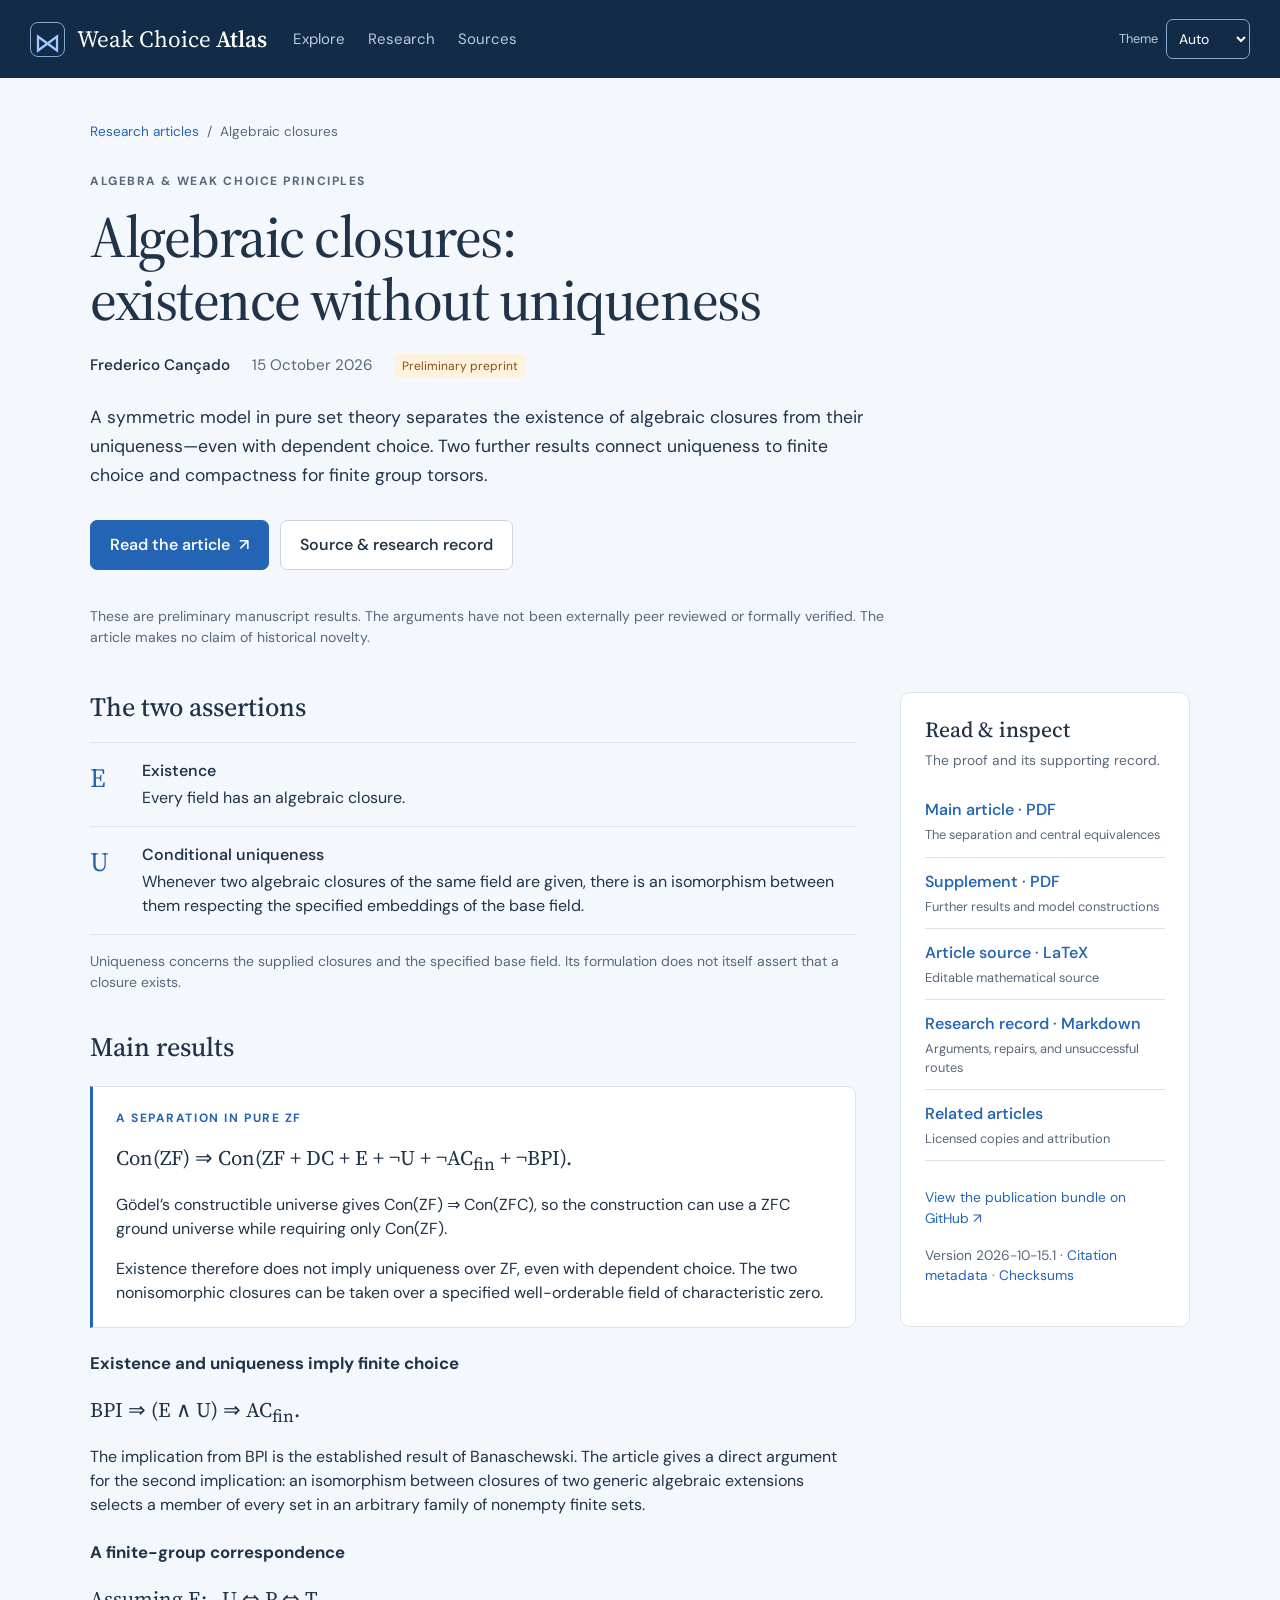
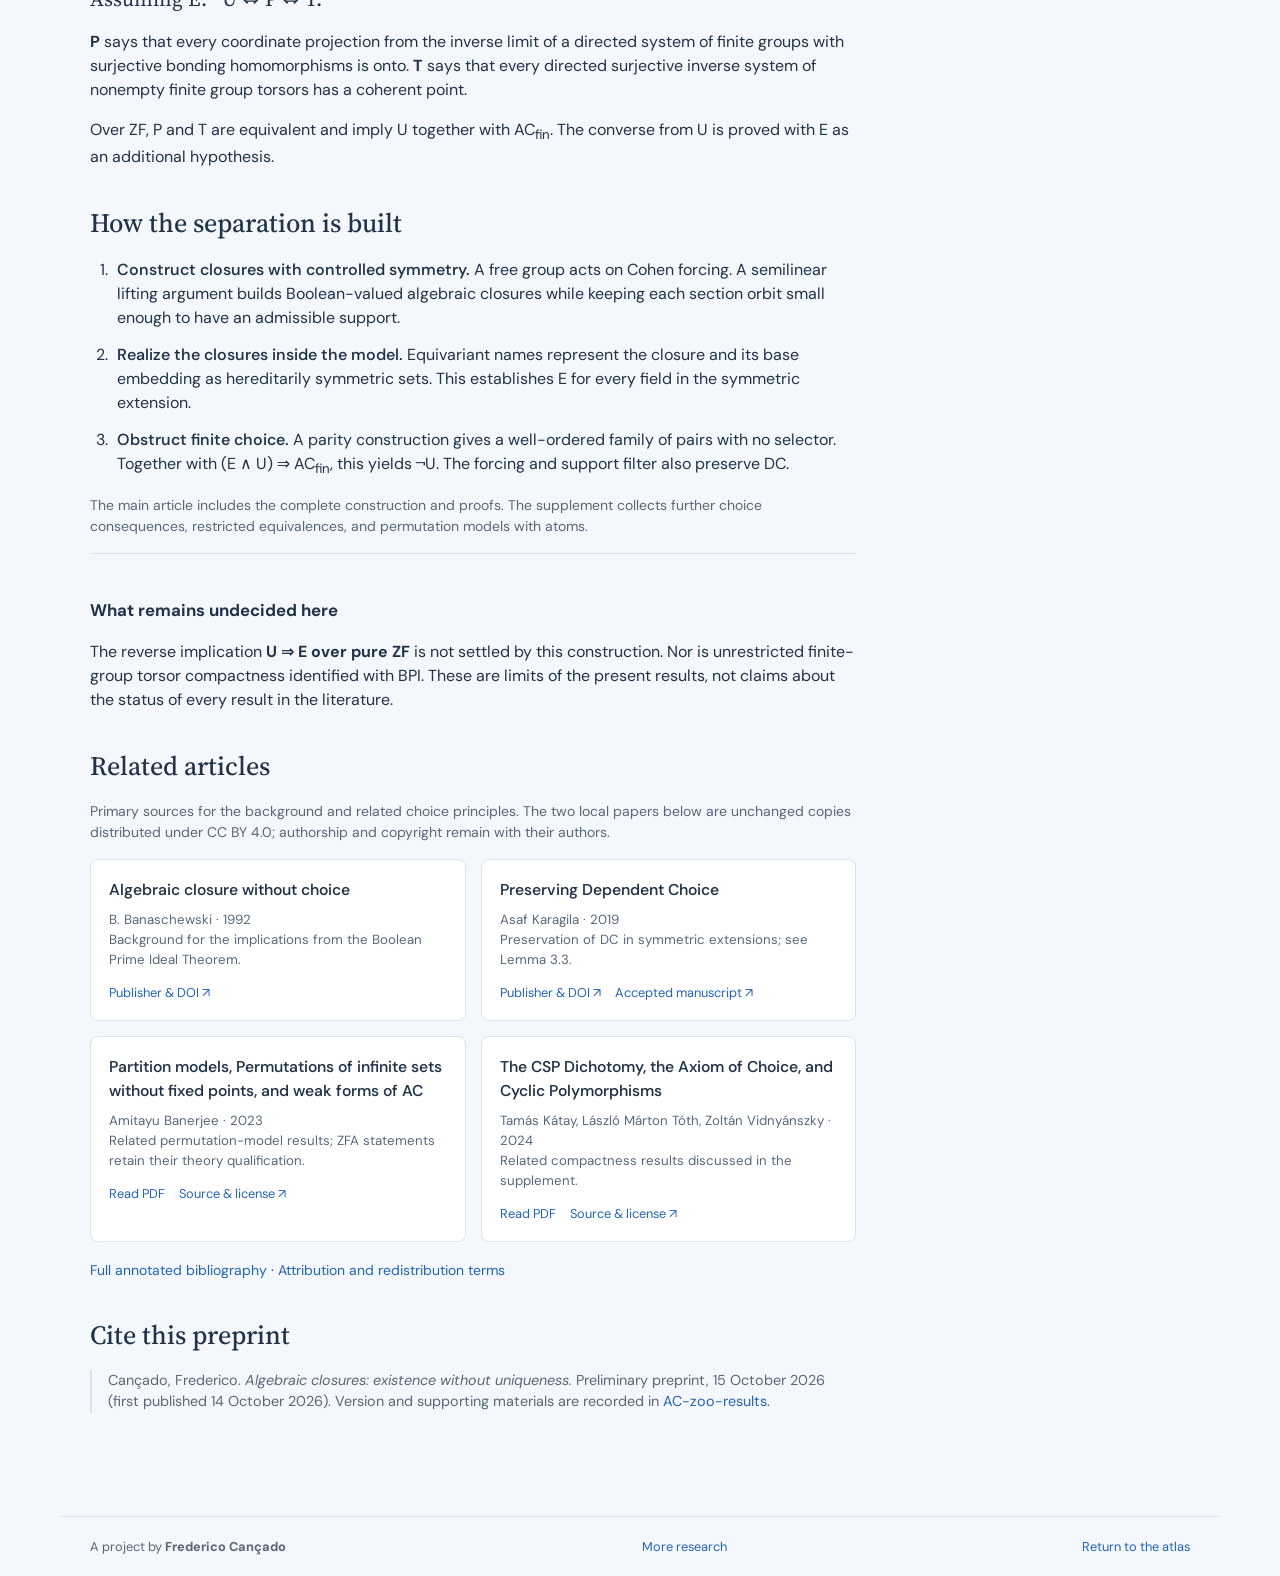
==== commit 6284f23d: "Sync ZF consistency premise and corrected algebraic-closure publication" ====
--- a/articles/algebraic-closures/index.html
+++ b/articles/algebraic-closures/index.html
@@ -11,8 +11,8 @@
   <meta name="citation_publication_date" content="2026/10/14">
   <meta name="citation_pdf_url" content="https://frederico-cancado.github.io/weak-choice-atlas/articles/algebraic-closures/algebraic_closures.pdf">
   <title>Algebraic closures: existence without uniqueness · Frederico Cançado</title>
-  <script src="../../appearance.js?v=20261014-3"></script>
-  <link rel="stylesheet" href="../../styles.css?v=20261014-3">
+  <script src="../../appearance.js?v=20261014-4"></script>
+  <link rel="stylesheet" href="../../styles.css?v=20261014-4">
   <style>
     .article-shell { max-width: 1160px; margin: 0 auto; padding: 44px 30px 64px; }
     .article-trail { display: flex; flex-wrap: wrap; gap: 8px; color: var(--muted); font-size: .85rem; margin-bottom: 30px; }
@@ -79,9 +79,9 @@
       <header class="article-hero">
         <p class="eyebrow">Algebra &amp; weak choice principles</p>
         <h1>Algebraic closures:<br>existence without uniqueness</h1>
-        <div class="article-byline"><strong>Frederico Cançado</strong><time datetime="2026-10-14">14 October 2026</time><span class="tag research">Preliminary preprint</span></div>
+        <div class="article-byline"><strong>Frederico Cançado</strong><time datetime="2026-10-15">15 October 2026</time><span class="tag research">Preliminary preprint</span></div>
         <p class="article-lead">A symmetric model in pure set theory separates the existence of algebraic closures from their uniqueness—even with dependent choice. Two further results connect uniqueness to finite choice and compactness for finite group torsors.</p>
-        <div class="article-actions"><a class="article-button primary" href="algebraic_closures.pdf">Read the article <span aria-hidden="true">↗</span></a><a class="article-button" href="https://github.com/frederico-cancado/AC-zoo-results/tree/b3cbadd1082e3c078ba61aba68b8beccbbbd8d45/articles/2026-10-14-algebraic-closures">Source &amp; research record</a></div>
+        <div class="article-actions"><a class="article-button primary" href="algebraic_closures.pdf">Read the article <span aria-hidden="true">↗</span></a><a class="article-button" href="https://github.com/frederico-cancado/AC-zoo-results/tree/0d56c311f6885c604b1e9357de0648da77491696/articles/2026-10-14-algebraic-closures">Source &amp; research record</a></div>
         <p class="article-status">These are preliminary manuscript results. The arguments have not been externally peer reviewed or formally verified. The article makes no claim of historical novelty.</p>
       </header>
       <div class="article-grid">
@@ -98,7 +98,8 @@
             <h2 id="results">Main results</h2>
             <div class="article-theorem">
               <p class="eyebrow">A separation in pure ZF</p>
-              <div class="article-formula" aria-label="Consistency of ZFC implies consistency of ZF plus dependent choice plus E plus not U plus not finite choice plus not the Boolean Prime Ideal Theorem"><span class="formula-part">Con(ZFC) ⇒</span> <span>Con(ZF + DC + E + ¬U + ¬AC<sub>fin</sub> + ¬BPI).</span></div>
+              <div class="article-formula" aria-label="Consistency of ZF implies consistency of ZF plus dependent choice plus E plus not U plus not finite choice plus not the Boolean Prime Ideal Theorem"><span class="formula-part">Con(ZF) ⇒</span> <span>Con(ZF + DC + E + ¬U + ¬AC<sub>fin</sub> + ¬BPI).</span></div>
+              <p>Gödel’s constructible universe gives Con(ZF) ⇒ Con(ZFC), so the construction can use a ZFC ground universe while requiring only Con(ZF).</p>
               <p>Existence therefore does not imply uniqueness over ZF, even with dependent choice. The two nonisomorphic closures can be taken over a specified well-orderable field of characteristic zero.</p>
             </div>
             <h3>Existence and uniqueness imply finite choice</h3>
@@ -130,7 +131,7 @@
             </div>
             <p class="small" style="margin-top:18px"><a href="RELATED_ARTICLES.md">Full annotated bibliography</a> · <a href="related-articles/README.md">Attribution and redistribution terms</a></p>
           </section>
-          <section class="article-section" aria-labelledby="citation"><h2 id="citation">Cite this preprint</h2><p class="article-citation">Cançado, Frederico. <cite>Algebraic closures: existence without uniqueness.</cite> Preliminary preprint, 14 October 2026. Version and supporting materials are recorded in <a href="https://github.com/frederico-cancado/AC-zoo-results/tree/b3cbadd1082e3c078ba61aba68b8beccbbbd8d45/articles/2026-10-14-algebraic-closures">AC-zoo-results</a>.</p></section>
+          <section class="article-section" aria-labelledby="citation"><h2 id="citation">Cite this preprint</h2><p class="article-citation">Cançado, Frederico. <cite>Algebraic closures: existence without uniqueness.</cite> Preliminary preprint, 15 October 2026 (first published 14 October 2026). Version and supporting materials are recorded in <a href="https://github.com/frederico-cancado/AC-zoo-results/tree/0d56c311f6885c604b1e9357de0648da77491696/articles/2026-10-14-algebraic-closures">AC-zoo-results</a>.</p></section>
         </div>
         <aside class="article-sidebar" aria-label="Article downloads">
           <h2>Read &amp; inspect</h2><p class="muted">The proof and its supporting record.</p>
@@ -141,8 +142,8 @@
             <li><a href="research_log.md">Research record · Markdown</a><small>Arguments, repairs, and unsuccessful routes</small></li>
             <li><a href="RELATED_ARTICLES.md">Related articles</a><small>Licensed copies and attribution</small></li>
           </ul>
-          <p><a href="https://github.com/frederico-cancado/AC-zoo-results/tree/b3cbadd1082e3c078ba61aba68b8beccbbbd8d45/articles/2026-10-14-algebraic-closures">View the publication bundle on GitHub ↗</a></p>
-          <p class="muted">Version 2026-10-14.1 · <a href="CITATION.cff">Citation metadata</a> · <a href="SHA256SUMS">Checksums</a></p>
+          <p><a href="https://github.com/frederico-cancado/AC-zoo-results/tree/0d56c311f6885c604b1e9357de0648da77491696/articles/2026-10-14-algebraic-closures">View the publication bundle on GitHub ↗</a></p>
+          <p class="muted">Version 2026-10-15.1 · <a href="CITATION.cff">Citation metadata</a> · <a href="SHA256SUMS">Checksums</a></p>
         </aside>
       </div>
     </article>
